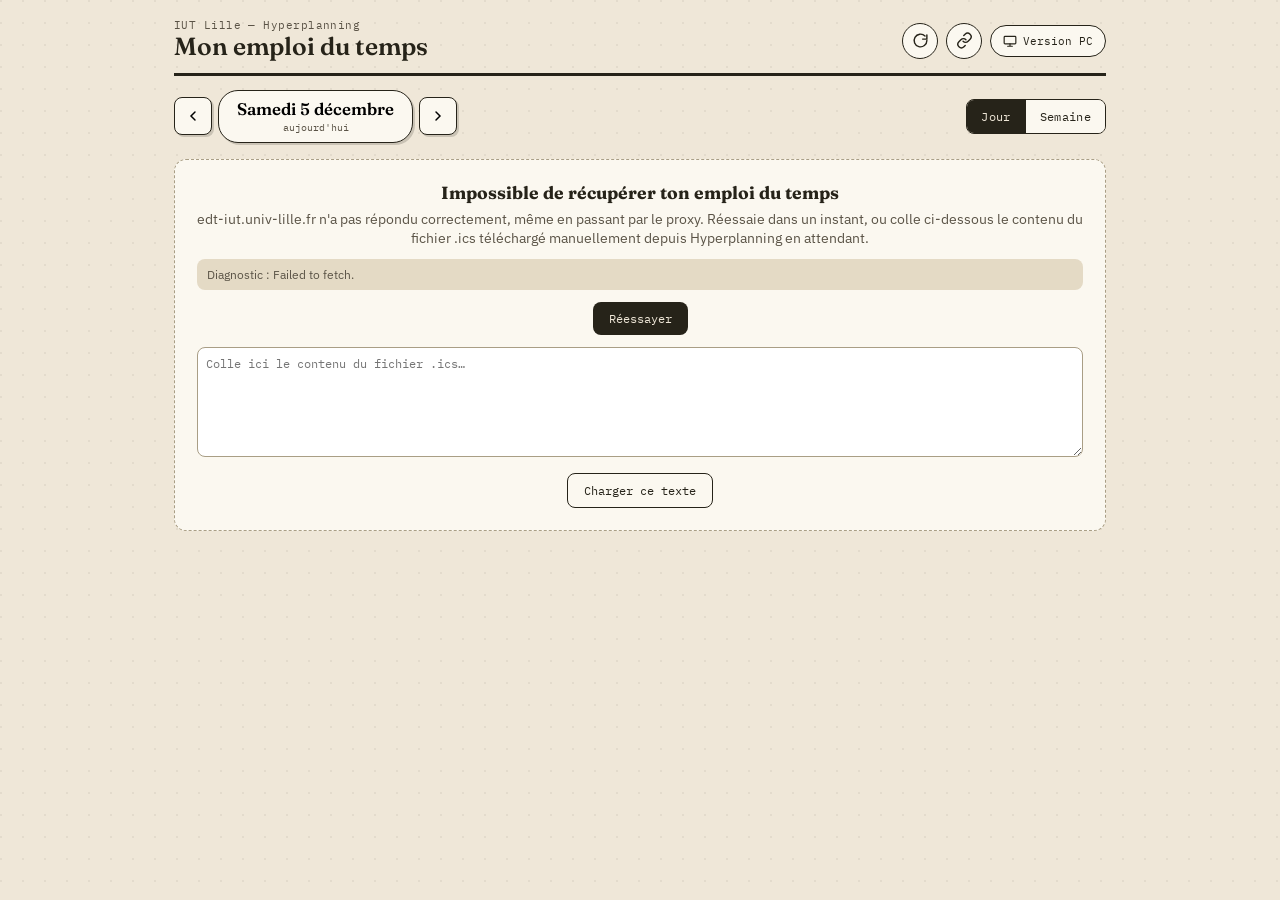
==== index.html @ 505d047c "Fix the calendar test" ====
<!DOCTYPE html>
<html lang="fr">
<head>
<meta charset="UTF-8">
<meta name="viewport" content="width=device-width, initial-scale=1.0, maximum-scale=1.0, viewport-fit=cover">
<title>Mon emploi du temps</title>
<link rel="preconnect" href="https://fonts.googleapis.com">
<link href="https://fonts.googleapis.com/css2?family=Fraunces:ital,opsz,wght@0,9..144,500;0,9..144,600;0,9..144,700;1,9..144,500&family=IBM+Plex+Mono:wght@400;500;600&family=IBM+Plex+Sans:wght@400;500;600&display=swap" rel="stylesheet">
<link rel="stylesheet" href="styles.css">
</head>
<body>

<div class="wrap">
  <header class="top">
    <div class="brand">
      <span class="kicker">IUT Lille — Hyperplanning</span>
      <h1>Mon emploi du temps</h1>
    </div>
    <div class="top-actions">
      <button class="icon-btn" id="refreshBtn" title="Actualiser">
        <svg viewBox="0 0 24 24" fill="none" stroke="currentColor" stroke-width="2" stroke-linecap="round"><path d="M21 12a9 9 0 1 1-2.64-6.36"/><path d="M21 4v6h-6"/></svg>
      </button>
      <button class="icon-btn" id="sourceBtn" title="Voir l'emploi du temps d'un lien externe">
        <svg viewBox="0 0 24 24" fill="none" stroke="currentColor" stroke-width="2" stroke-linecap="round" stroke-linejoin="round"><path d="M10 13a5 5 0 0 0 7.07 0l2.83-2.83a5 5 0 0 0-7.07-7.07L11 4.88"/><path d="M14 11a5 5 0 0 0-7.07 0L4.1 13.83a5 5 0 0 0 7.07 7.07L13 19.12"/></svg>
      </button>
      <a class="device-btn" href="pc.html" title="Passer sur la version ordinateur">
        <svg viewBox="0 0 24 24" fill="none" stroke="currentColor" stroke-width="2" stroke-linecap="round" stroke-linejoin="round"><rect x="2" y="4" width="20" height="13" rx="1.5"/><path d="M8 21h8M12 17v4"/></svg>
        <span class="full">Version PC</span>
      </a>
    </div>
  </header>

  <div class="controls">
    <div class="nav-cluster">
      <button class="arrow-btn" id="prevBtn" aria-label="Précédent">
        <svg viewBox="0 0 24 24" fill="none" stroke="currentColor" stroke-width="2.2" stroke-linecap="round"><path d="M15 18l-6-6 6-6"/></svg>
      </button>
      <button class="date-pill" id="datePill">
        <span id="dateMain">—</span>
        <span class="sub" id="dateSub">chargement…</span>
      </button>
      <button class="arrow-btn" id="nextBtn" aria-label="Suivant">
        <svg viewBox="0 0 24 24" fill="none" stroke="currentColor" stroke-width="2.2" stroke-linecap="round"><path d="M9 18l6-6-6-6"/></svg>
      </button>
    </div>
    <div class="view-toggle">
      <button id="dayModeBtn" class="active">Jour</button>
      <button id="weekModeBtn">Semaine</button>
    </div>
  </div>

  <div id="statusPanel" class="panel" style="display:none;"></div>

  <div class="board" id="board" style="display:none;">
    <div class="grid-row">
      <div class="hour-rail" id="hourRail"></div>
      <div class="day-columns" id="colHeads" style="border-bottom:2px solid var(--ink);"></div>
    </div>
    <div class="board-scroll" id="boardScroll">
      <div class="grid-row" style="position:relative;">
        <div class="hour-rail" id="hourRailBody"></div>
        <div class="day-columns" id="dayColumns"></div>
      </div>
    </div>
  </div>

  <footer class="legend" id="legend"></footer>
  <div class="meta-line" id="metaLine"></div>
</div>

<div class="cal-pop" id="calPop">
  <div class="cal-box">
    <div class="cal-box-head">
      <button class="arrow-btn" id="calPrevMonth"><svg viewBox="0 0 24 24" fill="none" stroke="currentColor" stroke-width="2.2" stroke-linecap="round"><path d="M15 18l-6-6 6-6"/></svg></button>
      <span id="calMonthLabel">—</span>
      <button class="arrow-btn" id="calNextMonth"><svg viewBox="0 0 24 24" fill="none" stroke="currentColor" stroke-width="2.2" stroke-linecap="round"><path d="M9 18l6-6-6-6"/></svg></button>
    </div>
    <div class="cal-grid" id="calGrid"></div>
    <button class="cal-today-btn" id="calTodayBtn">Revenir à aujourd'hui</button>
  </div>
</div>

<div class="cal-pop" id="sourcePop">
  <div class="cal-box" style="width:300px;">
    <div class="cal-box-head">
      <span>Autre emploi du temps</span>
      <button class="arrow-btn" id="sourceCloseBtn" style="width:30px;height:30px;font-size:1rem;">×</button>
    </div>
    <p class="source-hint">Tu vois actuellement <strong id="sourceWhich">ton emploi du temps</strong>.</p>
    <input type="url" id="sourceUrlInput" class="source-input" placeholder="Lien .ics d'un(e) ami(e)…" inputmode="url">
    <div class="row-btns" style="margin-top:10px;">
      <button class="btn" id="sourceLoadBtn">Charger ce lien</button>
    </div>
    <button class="cal-today-btn" id="sourceResetBtn" style="display:none;">Revenir à mon emploi du temps</button>
  </div>
</div>

<script>
  window.EDT_CONFIG = { mode: "day", hourPx: 64, scrollHour: 7, keyboardNav: false };
  // Filet de sécurité : si rien ne s'est passé après 9s (script.js absent,
  // bloqué, ou erreur silencieuse), on affiche un message au lieu de rester
  // bloqué sur "chargement…".
  setTimeout(function(){
    var sp = document.getElementById("statusPanel");
    var board = document.getElementById("board");
    if (sp && board && sp.style.display !== "block" && board.style.display !== "block"){
      sp.style.display = "block";
      sp.innerHTML = "<strong>Le site ne répond pas</strong>script.js ne s'est pas exécuté correctement (fichier manquant à côté de index.html, bloqueur de script, ou erreur réseau). Ouvre la console du navigateur (F12 → Console) pour voir le détail de l'erreur.";
    }
  }, 9000);
</script>
<script src="script.js"></script>
</body>
</html>
---- styles.css ----
:root{
  --paper: #EFE7D8;
  --paper-dark: #E4DAC5;
  --ink: #262319;
  --ink-soft: #5A5346;
  --rule: #C9BFA8;
  --rule-strong: #A99E85;
  --marker-red: #B23A2E;
  --today-wash: #F5D67A;
  --card-bg: #FBF8F0;
  --shadow: rgba(38,35,25,.18);
}
*{box-sizing:border-box;}
html,body{margin:0;padding:0;}
body{
  background:var(--paper);
  background-image:
    radial-gradient(circle at 1px 1px, rgba(38,35,25,.06) 1px, transparent 0);
  background-size: 22px 22px;
  color:var(--ink);
  font-family:'IBM Plex Sans', sans-serif;
  min-height:100vh;
  -webkit-font-smoothing:antialiased;
}
.wrap{
  max-width:960px;
  margin:0 auto;
  padding:18px 14px 60px;
}

/* ---------- Header ---------- */
header.top{
  display:flex;
  align-items:flex-end;
  justify-content:space-between;
  gap:10px;
  padding-bottom:14px;
  border-bottom:3px solid var(--ink);
  margin-bottom:6px;
}
.brand{
  display:flex;
  flex-direction:column;
  gap:2px;
}
.brand .kicker{
  font-family:'IBM Plex Mono', monospace;
  font-size:.7rem;
  color:var(--ink-soft);
  letter-spacing:.04em;
}
.brand h1{
  font-family:'Fraunces', serif;
  font-weight:600;
  font-size:1.55rem;
  margin:0;
  line-height:1;
}
.top-actions{
  display:flex;
  align-items:center;
  gap:8px;
  flex-shrink:0;
}
.icon-btn{
  background:var(--card-bg);
  border:1.5px solid var(--ink);
  color:var(--ink);
  width:36px;height:36px;
  border-radius:50%;
  display:flex;align-items:center;justify-content:center;
  cursor:pointer;
  flex-shrink:0;
}
.icon-btn svg{width:17px;height:17px;transition:transform .5s ease;}
.icon-btn.spinning svg{animation:spin .7s linear infinite;}
@keyframes spin{to{transform:rotate(360deg);}}

.device-btn{
  display:flex;align-items:center;gap:6px;
  font-family:'IBM Plex Mono', monospace;
  font-size:.68rem;
  text-decoration:none;
  color:var(--ink);
  background:var(--card-bg);
  border:1.5px solid var(--ink);
  border-radius:18px;
  padding:8px 12px;
  white-space:nowrap;
}
.device-btn svg{width:14px;height:14px;flex-shrink:0;}

/* ---------- Controls row ---------- */
.controls{
  display:flex;
  align-items:center;
  justify-content:space-between;
  gap:10px;
  margin:14px 0 16px;
  flex-wrap:wrap;
}
.nav-cluster{
  display:flex;
  align-items:center;
  gap:6px;
}
.arrow-btn{
  background:var(--card-bg);
  border:1.5px solid var(--ink);
  width:38px;height:38px;
  border-radius:8px;
  display:flex;align-items:center;justify-content:center;
  cursor:pointer;
  box-shadow:2px 2px 0 var(--shadow);
}
.arrow-btn:active{transform:translate(1px,1px);box-shadow:1px 1px 0 var(--shadow);}
.arrow-btn svg{width:16px;height:16px;}

.date-pill{
  font-family:'Fraunces', serif;
  font-weight:600;
  font-size:1.05rem;
  background:var(--card-bg);
  border:1.5px solid var(--ink);
  border-radius:20px;
  padding:8px 18px;
  cursor:pointer;
  box-shadow:2px 2px 0 var(--shadow);
  white-space:nowrap;
  position:relative;
}
.date-pill .sub{
  display:block;
  font-family:'IBM Plex Mono', monospace;
  font-weight:400;
  font-size:.65rem;
  color:var(--ink-soft);
  margin-top:1px;
}

.view-toggle{
  display:flex;
  border:1.5px solid var(--ink);
  border-radius:8px;
  overflow:hidden;
}
.view-toggle button{
  font-family:'IBM Plex Mono', monospace;
  font-size:.72rem;
  letter-spacing:.03em;
  background:var(--card-bg);
  border:none;
  padding:9px 14px;
  cursor:pointer;
  color:var(--ink);
}
.view-toggle button+button{border-left:1.5px solid var(--ink);}
.view-toggle button.active{background:var(--ink);color:var(--paper);}

/* ---------- Calendar popover ---------- */
.cal-pop{
  position:fixed;
  inset:0;
  background:rgba(38,35,25,.35);
  display:none;
  align-items:flex-start;
  justify-content:center;
  z-index:50;
  padding-top:14vh;
}
.cal-pop.open{display:flex;}
.cal-box{
  background:var(--card-bg);
  border:2px solid var(--ink);
  border-radius:14px;
  padding:16px;
  width:290px;
  box-shadow:5px 5px 0 var(--shadow);
}
.cal-box-head{
  display:flex;align-items:center;justify-content:space-between;
  margin-bottom:10px;
}
.cal-box-head span{font-family:'Fraunces',serif;font-weight:600;font-size:1rem;text-transform:capitalize;}
.cal-box-head .arrow-btn{width:30px;height:30px;}
.cal-grid{display:grid;grid-template-columns:repeat(7,1fr);gap:3px;}
.cal-grid .dow{
  font-family:'IBM Plex Mono',monospace;
  font-size:.62rem;color:var(--ink-soft);text-align:center;padding-bottom:4px;
}
.cal-grid button{
  aspect-ratio:1;
  border:none;background:none;
  font-family:'IBM Plex Sans',sans-serif;
  font-size:.8rem;
  border-radius:50%;
  cursor:pointer;
  color:var(--ink);
}
.cal-grid button:hover{background:var(--paper-dark);}
.cal-grid button.muted{color:#c3bba7;}
.cal-grid button.is-today{border:1.5px solid var(--marker-red);}
.cal-grid button.is-selected{background:var(--ink);color:var(--paper);}
.source-hint{
  font-size:.72rem;
  color:var(--ink-soft);
  margin:2px 0 10px;
  text-align:left;
}
.source-input{
  width:100%;
  font-family:'IBM Plex Mono',monospace;
  font-size:.72rem;
  padding:9px 10px;
  border:1px solid var(--rule-strong);
  border-radius:8px;
  background:#fff;
  color:var(--ink);
}
.icon-btn.is-custom{
  background:var(--marker-red);
  border-color:var(--marker-red);
  color:#fff;
}
.cal-today-btn{
  margin-top:12px;width:100%;
  font-family:'IBM Plex Mono',monospace;
  font-size:.72rem;
  background:none;border:1.5px dashed var(--rule-strong);
  border-radius:8px;padding:8px;cursor:pointer;color:var(--ink-soft);
}

/* ---------- Status / error panels ---------- */
.panel{
  background:var(--card-bg);
  border:1.5px dashed var(--rule-strong);
  border-radius:12px;
  padding:22px;
  text-align:center;
  font-size:.9rem;
  color:var(--ink-soft);
}
.panel strong{color:var(--ink);display:block;font-family:'Fraunces',serif;font-size:1.1rem;margin-bottom:6px;}
.panel textarea{
  width:100%;min-height:110px;margin-top:12px;
  font-family:'IBM Plex Mono',monospace;font-size:.72rem;
  border:1px solid var(--rule-strong);border-radius:8px;padding:8px;
  background:#fff;
}
.panel .row-btns{display:flex;gap:8px;justify-content:center;margin-top:12px;flex-wrap:wrap;}
.btn{
  font-family:'IBM Plex Mono',monospace;font-size:.72rem;
  background:var(--ink);color:var(--paper);
  border:none;border-radius:8px;padding:9px 16px;cursor:pointer;
}
.btn.ghost{background:none;color:var(--ink);border:1.5px solid var(--ink);}

/* ---------- Grid / schedule ---------- */
.board{
  background:var(--card-bg);
  border:2px solid var(--ink);
  border-radius:14px;
  box-shadow:4px 4px 0 var(--shadow);
  overflow:hidden;
}
.board-scroll{
  max-height:70vh;
  overflow-y:auto;
  position:relative;
}
.grid-row{
  display:flex;
}
.hour-rail{
  width:52px;flex-shrink:0;
  border-right:2px solid var(--ink);
  background:var(--paper-dark);
}
.day-columns{
  flex:1;display:flex;position:relative;
}
.day-col{
  flex:1;position:relative;
  border-right:1px solid var(--rule);
  min-width:0;
}
.day-col:last-child{border-right:none;}
.day-col.is-today{background:rgba(245,214,122,.28);}

.hour-slot{
  border-top:1px solid var(--rule);
  position:relative;
}
.hour-rail .hour-slot{
  display:flex;align-items:flex-start;justify-content:flex-end;
  padding:2px 6px 0 0;
  font-family:'IBM Plex Mono',monospace;
  font-size:.65rem;
  color:var(--ink-soft);
}
.hour-rail .hour-slot:first-child{border-top:none;}
.day-col .hour-slot:first-child{border-top:none;}

.now-line{
  position:absolute;left:0;right:0;height:0;
  border-top:2px solid var(--marker-red);
  z-index:5;
}
.now-line::before{
  content:'';
  position:absolute;left:-4px;top:-4px;
  width:8px;height:8px;border-radius:50%;
  background:var(--marker-red);
}

.col-head{
  padding:8px 6px;
  text-align:center;
  border-right:1px solid var(--rule);
  border-bottom:2px solid var(--ink);
  background:var(--paper-dark);
}
.col-head:last-child{border-right:none;}
.col-head .dname{
  font-family:'Fraunces',serif;font-weight:600;font-size:.85rem;
}
.col-head .dnum{
  font-family:'IBM Plex Mono',monospace;font-size:.68rem;color:var(--ink-soft);
}
.col-head.is-today .dname{color:var(--marker-red);}

.event{
  position:absolute;
  left:3px;right:3px;
  border-radius:7px;
  padding:5px 7px;
  overflow:hidden;
  cursor:default;
  border-left:4px solid rgba(0,0,0,.28);
  box-shadow:1.5px 1.5px 0 rgba(38,35,25,.15);
}
.event .t-time{
  font-family:'IBM Plex Mono',monospace;
  font-size:.62rem;
  opacity:.85;
  display:block;
}
.event .t-name{
  font-family:'IBM Plex Sans',sans-serif;
  font-weight:600;
  font-size:.74rem;
  line-height:1.15;
  display:block;
}
.event .t-room{
  font-size:.64rem;
  opacity:.85;
  display:block;
}
.event.cancelled{
  background:repeating-linear-gradient(135deg, rgba(178,58,46,.14), rgba(178,58,46,.14) 6px, rgba(178,58,46,.05) 6px, rgba(178,58,46,.05) 12px);
  border-left-color:var(--marker-red);
}
.event .badge{
  display:inline-block;margin-top:2px;
  font-family:'IBM Plex Mono',monospace;font-size:.58rem;
  background:var(--marker-red);color:#fff;
  padding:1px 5px;border-radius:4px;
}
.event.tiny .t-room{display:none;}

.empty-day{
  display:flex;align-items:center;justify-content:center;
  height:100%;color:var(--ink-soft);font-size:.78rem;font-style:italic;
  padding:30px 10px;
}

.legend{
  margin-top:14px;
  display:flex;flex-wrap:wrap;gap:8px 14px;
}
.legend-item{
  display:flex;align-items:center;gap:6px;
  font-family:'IBM Plex Mono',monospace;font-size:.66rem;color:var(--ink-soft);
}
.legend-dot{width:9px;height:9px;border-radius:2px;flex-shrink:0;}

.meta-line{
  font-family:'IBM Plex Mono', monospace;
  font-size:.62rem;
  color:var(--ink-soft);
  text-align:right;
  margin-top:8px;
}

@media (max-width:640px){
  .brand h1{font-size:1.25rem;}
  .board-scroll{max-height:65vh;}
  .hour-rail{width:40px;}
  .event .t-room{display:none;}
  .col-head .dname{font-size:.72rem;}
  .device-btn span.full{display:none;}
}
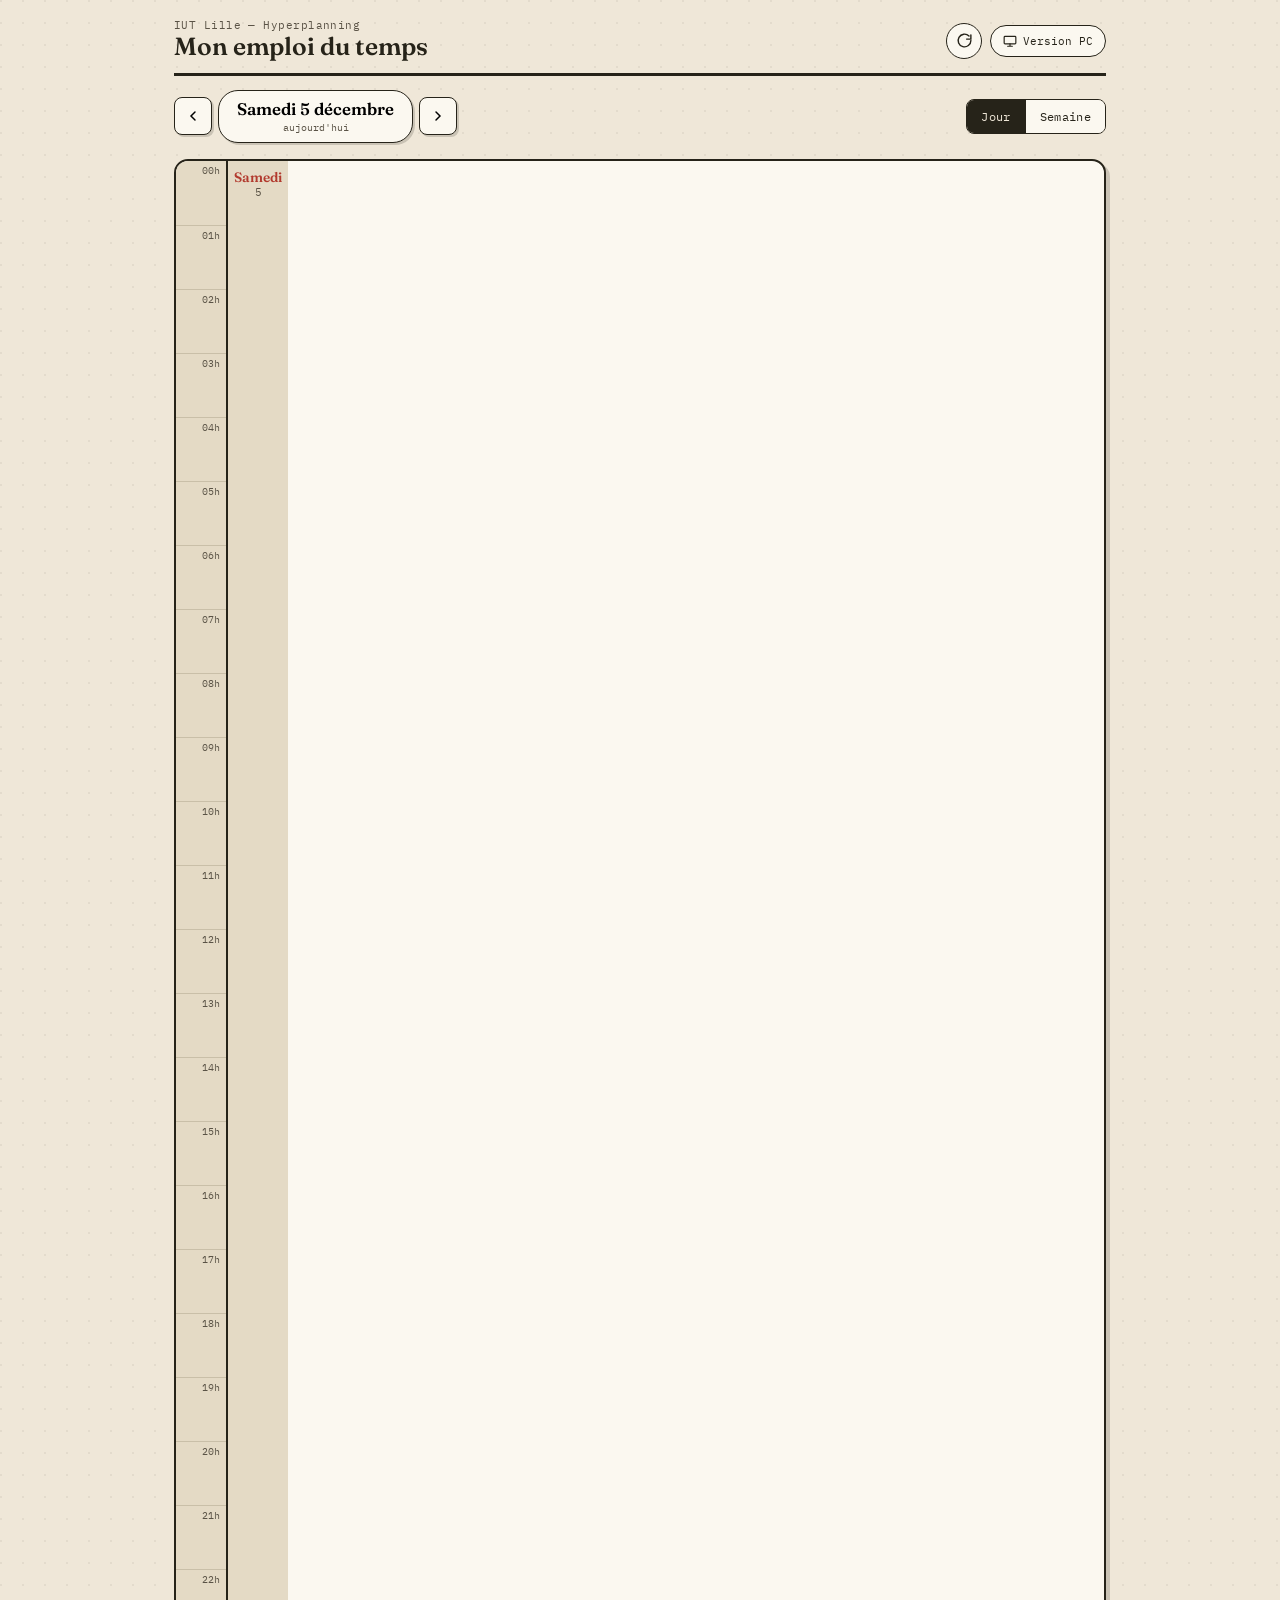
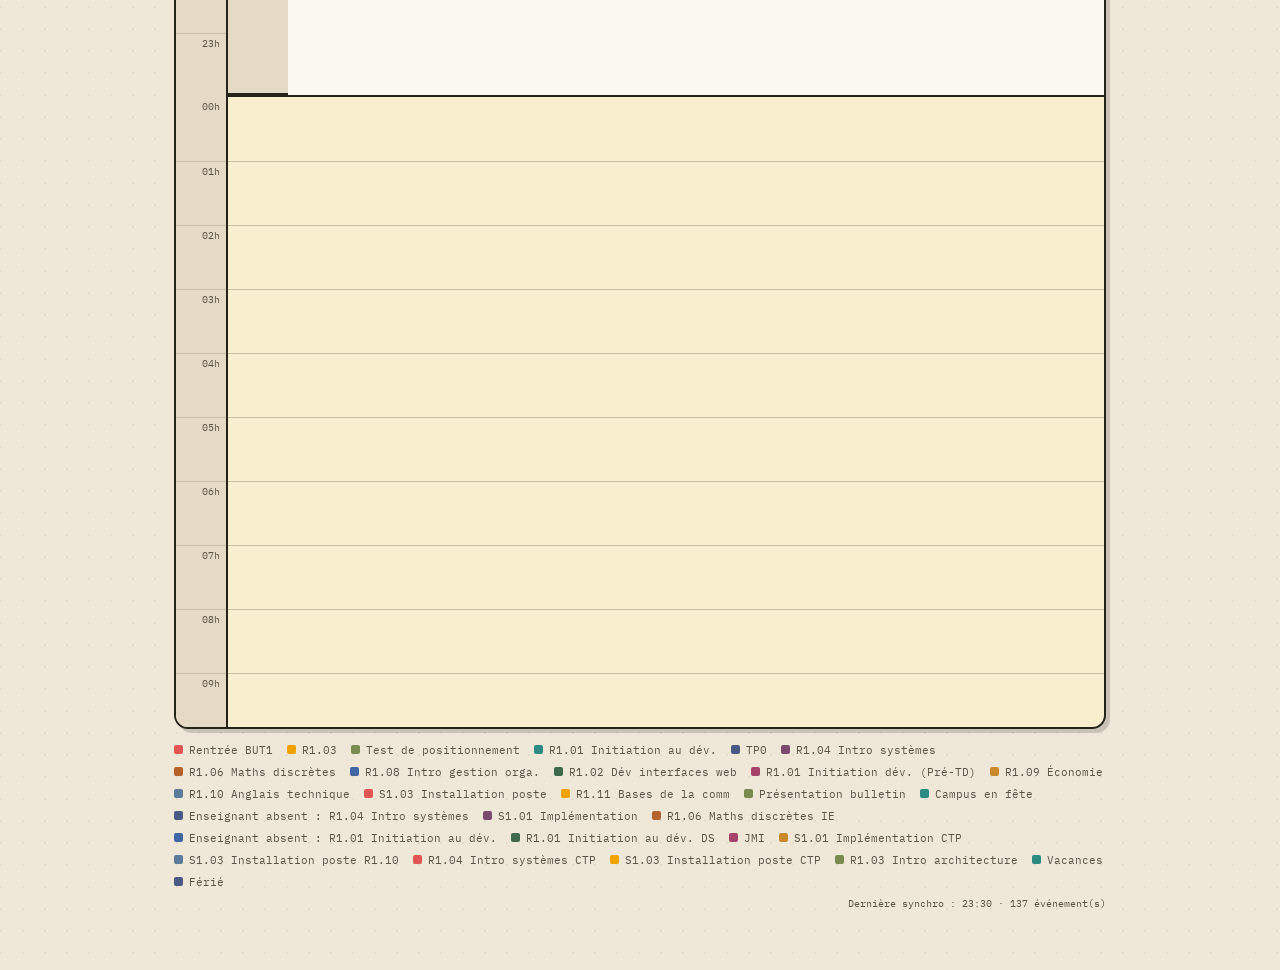
==== commit 3045dc93: "back to win" ====
--- a/index.html
+++ b/index.html
@@ -19,9 +19,6 @@
     <div class="top-actions">
       <button class="icon-btn" id="refreshBtn" title="Actualiser">
         <svg viewBox="0 0 24 24" fill="none" stroke="currentColor" stroke-width="2" stroke-linecap="round"><path d="M21 12a9 9 0 1 1-2.64-6.36"/><path d="M21 4v6h-6"/></svg>
-      </button>
-      <button class="icon-btn" id="sourceBtn" title="Voir l'emploi du temps d'un lien externe">
-        <svg viewBox="0 0 24 24" fill="none" stroke="currentColor" stroke-width="2" stroke-linecap="round" stroke-linejoin="round"><path d="M10 13a5 5 0 0 0 7.07 0l2.83-2.83a5 5 0 0 0-7.07-7.07L11 4.88"/><path d="M14 11a5 5 0 0 0-7.07 0L4.1 13.83a5 5 0 0 0 7.07 7.07L13 19.12"/></svg>
       </button>
       <a class="device-btn" href="pc.html" title="Passer sur la version ordinateur">
         <svg viewBox="0 0 24 24" fill="none" stroke="currentColor" stroke-width="2" stroke-linecap="round" stroke-linejoin="round"><rect x="2" y="4" width="20" height="13" rx="1.5"/><path d="M8 21h8M12 17v4"/></svg>
@@ -80,21 +77,6 @@
   </div>
 </div>
 
-<div class="cal-pop" id="sourcePop">
-  <div class="cal-box" style="width:300px;">
-    <div class="cal-box-head">
-      <span>Autre emploi du temps</span>
-      <button class="arrow-btn" id="sourceCloseBtn" style="width:30px;height:30px;font-size:1rem;">×</button>
-    </div>
-    <p class="source-hint">Tu vois actuellement <strong id="sourceWhich">ton emploi du temps</strong>.</p>
-    <input type="url" id="sourceUrlInput" class="source-input" placeholder="Lien .ics d'un(e) ami(e)…" inputmode="url">
-    <div class="row-btns" style="margin-top:10px;">
-      <button class="btn" id="sourceLoadBtn">Charger ce lien</button>
-    </div>
-    <button class="cal-today-btn" id="sourceResetBtn" style="display:none;">Revenir à mon emploi du temps</button>
-  </div>
-</div>
-
 <script>
   window.EDT_CONFIG = { mode: "day", hourPx: 64, scrollHour: 7, keyboardNav: false };
   // Filet de sécurité : si rien ne s'est passé après 9s (script.js absent,
--- a/styles.css
+++ b/styles.css
@@ -201,27 +201,6 @@
 .cal-grid button.muted{color:#c3bba7;}
 .cal-grid button.is-today{border:1.5px solid var(--marker-red);}
 .cal-grid button.is-selected{background:var(--ink);color:var(--paper);}
-.source-hint{
-  font-size:.72rem;
-  color:var(--ink-soft);
-  margin:2px 0 10px;
-  text-align:left;
-}
-.source-input{
-  width:100%;
-  font-family:'IBM Plex Mono',monospace;
-  font-size:.72rem;
-  padding:9px 10px;
-  border:1px solid var(--rule-strong);
-  border-radius:8px;
-  background:#fff;
-  color:var(--ink);
-}
-.icon-btn.is-custom{
-  background:var(--marker-red);
-  border-color:var(--marker-red);
-  color:#fff;
-}
 .cal-today-btn{
   margin-top:12px;width:100%;
   font-family:'IBM Plex Mono',monospace;
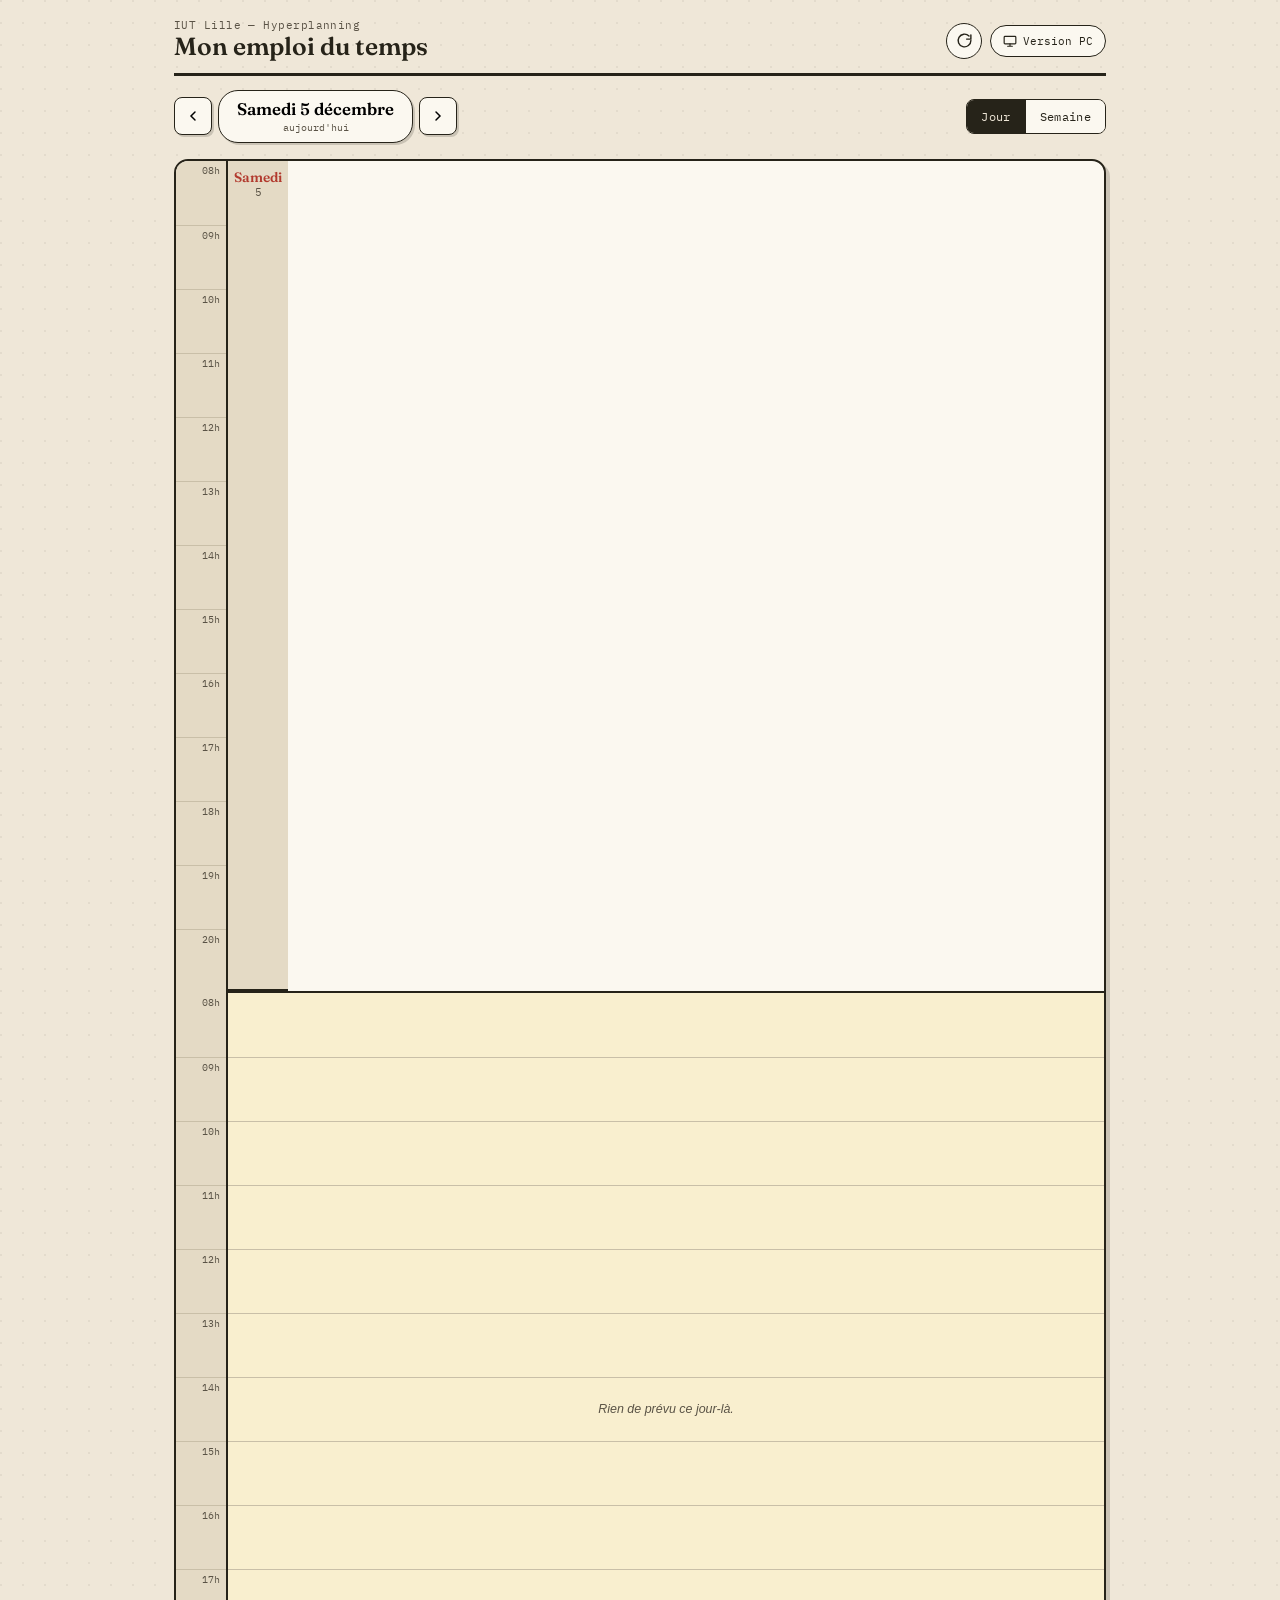
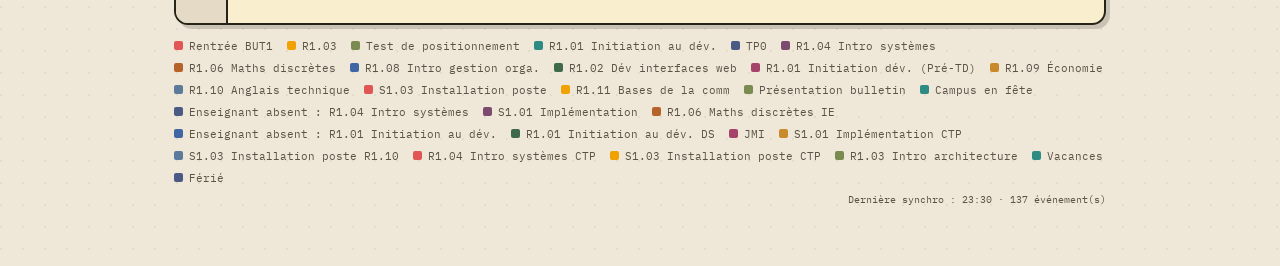
==== commit 38a0920d: "Maj estetique" ====
--- a/index.html
+++ b/index.html
@@ -78,7 +78,7 @@
 </div>
 
 <script>
-  window.EDT_CONFIG = { mode: "day", hourPx: 64, scrollHour: 7, keyboardNav: false };
+  window.EDT_CONFIG = { mode: "day", hourPx: 64, scrollHour: 8, keyboardNav: false };
   // Filet de sécurité : si rien ne s'est passé après 9s (script.js absent,
   // bloqué, ou erreur silencieuse), on affiche un message au lieu de rester
   // bloqué sur "chargement…".
@@ -93,4 +93,4 @@
 </script>
 <script src="script.js"></script>
 </body>
-</html>
+</html>
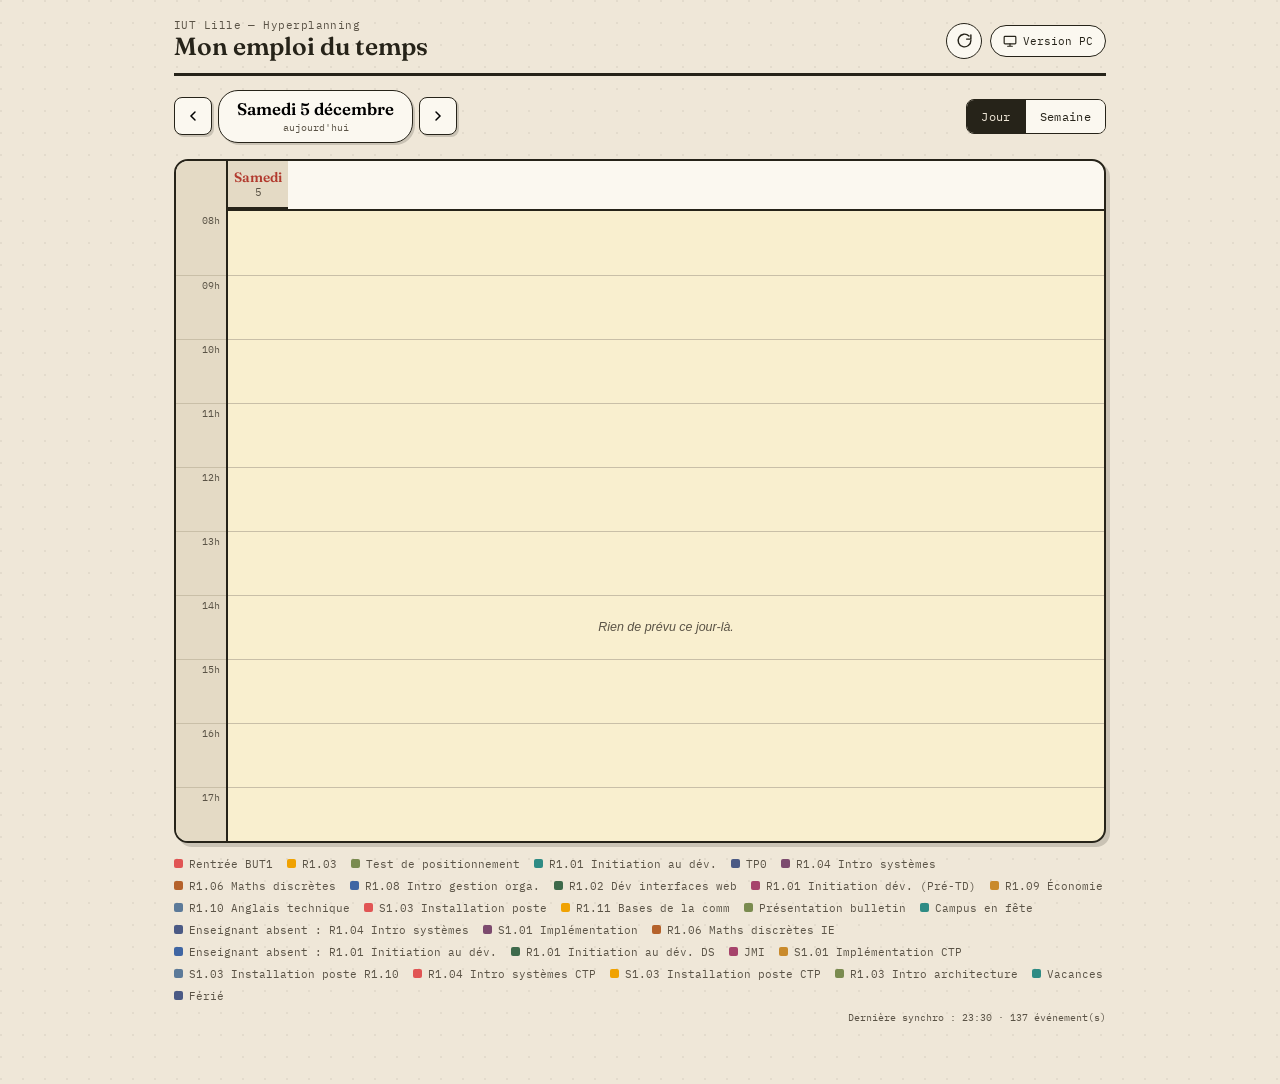
==== commit 116b2bed: "Fix visuel" ====
--- a/index.html
+++ b/index.html
@@ -6,7 +6,7 @@
 <title>Mon emploi du temps</title>
 <link rel="preconnect" href="https://fonts.googleapis.com">
 <link href="https://fonts.googleapis.com/css2?family=Fraunces:ital,opsz,wght@0,9..144,500;0,9..144,600;0,9..144,700;1,9..144,500&family=IBM+Plex+Mono:wght@400;500;600&family=IBM+Plex+Sans:wght@400;500;600&display=swap" rel="stylesheet">
-<link rel="stylesheet" href="styles.css">
+<link rel="stylesheet" href="styles.css?v=3">
 </head>
 <body>
 
@@ -91,6 +91,6 @@
     }
   }, 9000);
 </script>
-<script src="script.js"></script>
+<script src="script.js?v=3"></script>
 </body>
 </html>
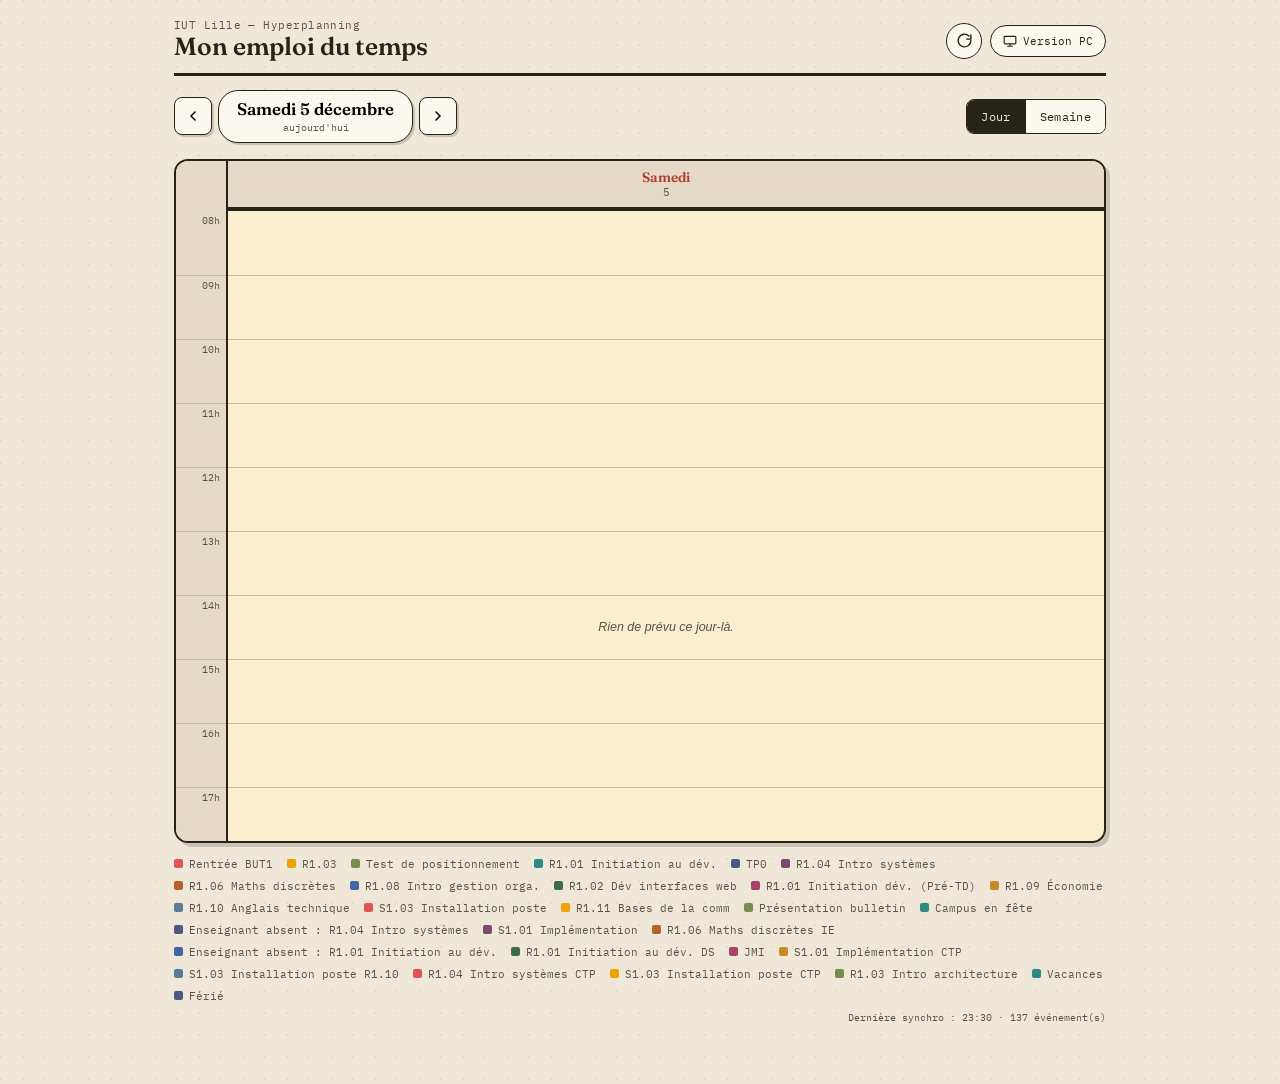
==== commit b51b330f: "?" ====
--- a/index.html
+++ b/index.html
@@ -6,7 +6,7 @@
 <title>Mon emploi du temps</title>
 <link rel="preconnect" href="https://fonts.googleapis.com">
 <link href="https://fonts.googleapis.com/css2?family=Fraunces:ital,opsz,wght@0,9..144,500;0,9..144,600;0,9..144,700;1,9..144,500&family=IBM+Plex+Mono:wght@400;500;600&family=IBM+Plex+Sans:wght@400;500;600&display=swap" rel="stylesheet">
-<link rel="stylesheet" href="styles.css?v=3">
+<link rel="stylesheet" href="styles.css?v=5">
 </head>
 <body>
 
@@ -91,6 +91,6 @@
     }
   }, 9000);
 </script>
-<script src="script.js?v=3"></script>
+<script src="script.js?v=5"></script>
 </body>
 </html>
--- a/styles.css
+++ b/styles.css
@@ -293,6 +293,7 @@
 }
 
 .col-head{
+  flex:1;
   padding:8px 6px;
   text-align:center;
   border-right:1px solid var(--rule);
@@ -348,6 +349,26 @@
 }
 .event.tiny .t-room{display:none;}
 
+.day-columns.stacked-list{
+  flex-direction:column;
+}
+.stack-day{
+  border-bottom:2px solid var(--ink);
+}
+.stack-day:last-child{
+  border-bottom:none;
+}
+.stack-day .col-head{
+  border-right:none;
+  border-bottom:1.5px solid var(--rule-strong);
+  text-align:left;
+  padding:10px 12px;
+}
+.stack-day.is-today .col-head{background:rgba(245,214,122,.35);}
+.stack-day.is-today .dname{color:var(--marker-red);}
+.stack-day .grid-row{display:flex;}
+.stack-day .day-col{border-right:none;}
+
 .empty-day{
   display:flex;align-items:center;justify-content:center;
   height:100%;color:var(--ink-soft);font-size:.78rem;font-style:italic;
@@ -379,4 +400,4 @@
   .event .t-room{display:none;}
   .col-head .dname{font-size:.72rem;}
   .device-btn span.full{display:none;}
-}
+}
